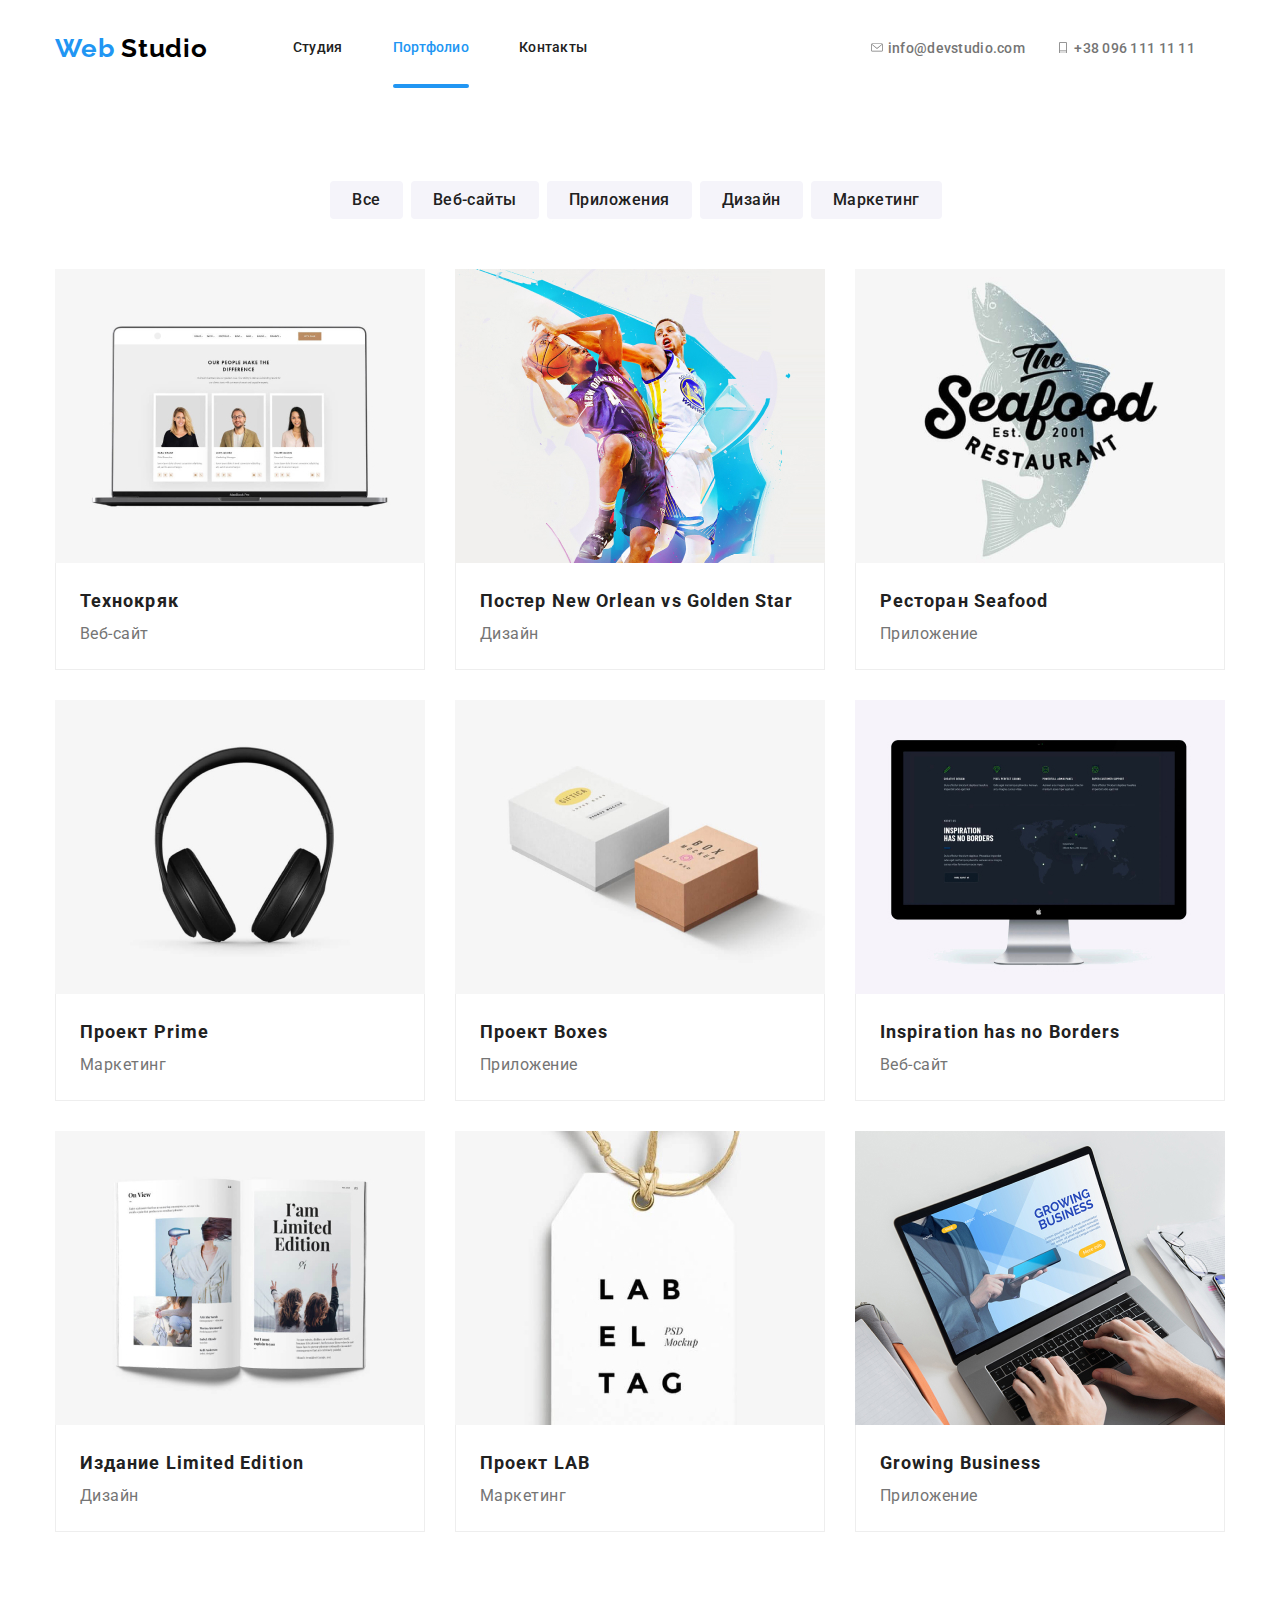
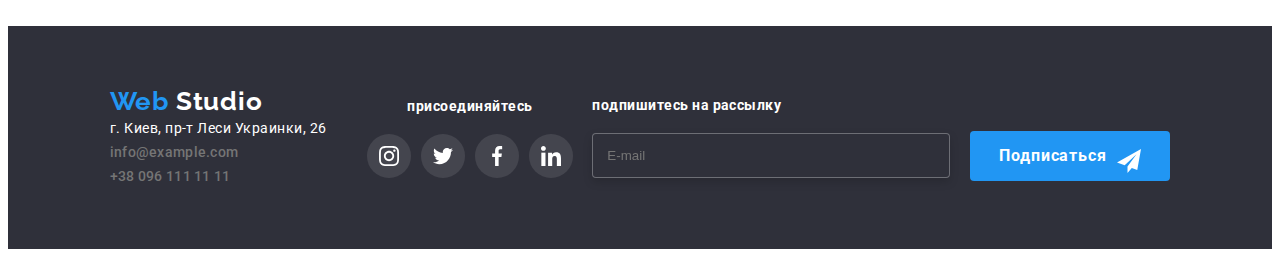
==== portfolio.html @ cbdff16b "добавляет форму" ====
<!DOCTYPE html>
<html lang="ru">
<head>
    <meta charset="UTF-8">
    <meta name="viewport" content="width=device-width, initial-scale=1.0">
    <title>Портфолио</title>
    <link href="https://fonts.googleapis.com/css2?family=Raleway:wght@700&family=Roboto:wght@400;500;700;900&display=swap" rel="stylesheet">
    <link rel="stylesheet" href="./css/styles.css">
</head>
<body>
     <!--Шапка-->
     <header class="page-header">
        <div class="container header">
            <nav class="nav">
                <a href="./index.html" class="logo">
                <span class="web">Web</span> Studio 
                </a>

                <ul class="site-nav">
                    <li>
                        <a class="link" href="./index.html" >Студия</a>
                    </li>
                    <li class="site-nav-item">
                        <a class="link current" href="./portfolio.html">Портфолио</a>
                    </li>
                    <li>
                        <a class="link" href="">Контакты</a>
                    </li>
                </ul>
            </nav>
        
            <ul class="contacts">
                <li>
                    <a class="contacts-item" href="mailto:info@devstudio.com">
                        <svg class="link-icon">
                            <use href="./images/sprite.svg#icon-envelope2hover"></use>
                        </svg>
                        info@devstudio.com
                    </a>
                </li>
                <li>
                    <a class="contacts-item" href="tel:+380961111111">
                        <svg class="link-icon">
                            <use href="./images/sprite.svg#icon-mobile"></use>
                        </svg>
                        +38 096 111 11 11
                    </a>
                </li>
            </ul>
        </div>
</header>
    <main>
        <!--Портфолио-->
        <section>
            <div class="container"> 
                <h1 class="visually-hidden" >Портфолио</h1>
                
                <ul class="portfolio-button">
                    <li>
                        <button type="button">Все</button>
                    </li>
                    <li>
                        <button type="button">Веб-сайты</button> 
                    </li>
                    <li>
                        <button type="button">Приложения</button>
                    </li>
                    <li>
                        <button type="button">Дизайн</button>
                    </li>
                    <li>
                        <button type="button">Маркетинг</button>
                    </li>
                </ul>
                
                <ul class="portfolio-list">
                    <li class="portfolio-item">
                        <a class="portfolio-item-link" href="">
                            <div class="box-hover">
                                <div class="portfolio-hover">
                                    <p class="hover">Технокряк это современная площадка распространения 
                                    коронавируса. Компании используют эту платформу для 
                                    цифрового шпионажа и атак на защищённые сервера конкурентов.
                                    </p>
                                </div>
                                
                                <img class="image" src="./images/img1.jpg" alt="технокряк" width="370">
                            </div>
                            <div class="portfolio-border">
                                <h2 class="portfolio-title">Технокряк</h2>
                                <p class="work">Веб-сайт</p>
                            </div>
                        </a>
                    </li>
                    <li class="portfolio-item">
                        <a class="portfolio-item-link" href="">
                            <div class="box-hover">
                                <div class="portfolio-hover">
                                    <p class="hover">Технокряк это современная площадка распространения 
                                    коронавируса. Компании используют эту платформу для 
                                    цифрового шпионажа и атак на защищённые сервера конкурентов.
                                    </p>
                                </div>
                                <img class="image" src="./images/img2.jpg" alt="постер" width="370">
                            </div>
                            <div class="portfolio-border">
                                <h2 class="portfolio-title">Постер New Orlean vs Golden Star</h2>
                                <p class="work">Дизайн</p>
                            </div>
                        </a>
                    </li>
                    <li class="portfolio-item" >
                        <a class="portfolio-item-link" href="">
                            <div class="box-hover">
                                <div class="portfolio-hover">
                                    <p class="hover">Технокряк это современная площадка распространения 
                                    коронавируса. Компании используют эту платформу для 
                                    цифрового шпионажа и атак на защищённые сервера конкурентов.
                                    </p>
                                </div>
                                <img class="image" src="./images/img3.jpg" alt="ресторан" width="370">
                            </div>
                            <div class="portfolio-border">
                                <h2 class="portfolio-title">Ресторан Seafood</h2>
                                <p class="work">Приложение</p>
                            </div>
                        </a>
                    </li>
                    <li class="portfolio-item" >
                        <a class="portfolio-item-link" href="">
                            <div class="box-hover">
                                <div class="portfolio-hover">
                                    <p class="hover">Технокряк это современная площадка распространения 
                                        коронавируса. Компании используют эту платформу для 
                                        цифрового шпионажа и атак на защищённые сервера конкурентов.
                                    </p>
                                </div>
                                <img class="image" src="./images/img4.jpg" alt="проект" width="370">
                            </div>
                            <div class="portfolio-border">
                                <h2 class="portfolio-title">Проект Prime</h2>
                                <p class="work">Маркетинг</p>
                            </div>
                        </a>
                    </li>
                    <li class="portfolio-item" >
                        <a class="portfolio-item-link" href="">
                            <div class="box-hover">
                                <div class="portfolio-hover">
                                    <p class="hover">Технокряк это современная площадка распространения 
                                        коронавируса. Компании используют эту платформу для 
                                        цифрового шпионажа и атак на защищённые сервера конкурентов.
                                    </p>
                                </div>
                                <img class="image" src="./images/img5.jpg" alt="проект" width="370">
                            </div>
                            <div class="portfolio-border">
                                <h2 class="portfolio-title">Проект Boxes</h2>
                                <p class="work">Приложение</p>
                            </div>
                        </a>
                    </li>
                    <li class="portfolio-item" >
                        <a class="portfolio-item-link" href="">
                            <div class="box-hover">
                                <div class="portfolio-hover">
                                    <p class="hover">Технокряк это современная площадка распространения 
                                        коронавируса. Компании используют эту платформу для 
                                        цифрового шпионажа и атак на защищённые сервера конкурентов.
                                    </p>
                                </div>
                                <img class="image" src="./images/img6.jpg" alt="веб-сайт" width="370">
                            </div>
                            <div class="portfolio-border">
                                <h2 class="portfolio-title">Inspiration has no Borders</h2>
                                <p class="work">Веб-сайт</p>
                            </div>
                        </a>
                    </li>
                    <li class="portfolio-item" >
                        <a class="portfolio-item-link" href="">
                            <div class="box-hover">
                                <div class="portfolio-hover">
                                    <p class="hover">Технокряк это современная площадка распространения 
                                        коронавируса. Компании используют эту платформу для 
                                        цифрового шпионажа и атак на защищённые сервера конкурентов.
                                    </p>
                                </div>
                                <img class="image" src="./images/img7.jpg" alt="дизайн издания" width="370">
                            </div>
                            <div class="portfolio-border">
                                <h2 class="portfolio-title">Издание Limited Edition</h2>
                                <p class="work">Дизайн</p>
                            </div>
                        </a>
                    </li>
                    <li class="portfolio-item" >
                        <a class="portfolio-item-link" href="">
                            <div class="box-hover">
                                <div class="portfolio-hover">
                                    <p class="hover">Технокряк это современная площадка распространения 
                                        коронавируса. Компании используют эту платформу для 
                                        цифрового шпионажа и атак на защищённые сервера конкурентов.
                                    </p>
                                </div>
                                <img class="image" src="./images/img8.jpg" alt="проект" width="370">
                            </div>
                            <div class="portfolio-border">
                                <h2 class="portfolio-title">Проект LAB</h2>
                                <p class="work">Маркетинг</p>
                            </div>
                        </a>
                    </li>
                    <li class="portfolio-item" >
                        <a class="portfolio-item-link" href="">
                            <div class="box-hover">
                                <div class="portfolio-hover">
                                    <p class="hover">Технокряк это современная площадка распространения 
                                        коронавируса. Компании используют эту платформу для 
                                        цифрового шпионажа и атак на защищённые сервера конкурентов.
                                    </p>
                                </div>
                                <img class="image" src="./images/img9.jpg" alt="приложение" width="370">
                            </div>
                            <div class="portfolio-border">
                                <h2 class="portfolio-title">Growing Business</h2>
                                <p class="work">Приложение</p>
                            </div>
                        </a>
                    </li>
                </ul>
            </div>
        </section>
    </main>
     <!--Футер-->
     <footer class="footer">
        <div class="container footer">
            <div>
                <a href="./index.html" class="logo">
                    <span class="web">Web</span> 
                    <span class="studio">Studio</span> 
                </a>
                <address class="address">
                    г. Киев, пр-т Леси Украинки, 26
                    <ul class="address item">
                        <li class="contacts footer">
                            <a href="mailto:info@example.com">
                                info@example.com
                            </a>
                        </li>
                        <li class="contacts footer">
                            <a href="tel:+380961111111">
                                +38 096 111 11 11
                            </a>
                        </li>
                    </ul>
                </address>
            </div>
            <div class="join">
                <b class="slogan">присоединяйтесь</b>
                <ul class="list-link">
                    <li>
                        <a href="" class="link-footer instagram" aria-label="Instagram" ></a>
                    </li>
                    <li>
                        <a href="" class="link-footer twitter" aria-label="Twitter"></a>
                    </li>
                    <li>
                        <a href="" class="link-footer facebook" aria-label="Facebook"></a>
                    </li>
                    <li>
                        <a href="" class="link-footer linkedin" aria-label="Linkedin"></a>
                    </li>
                </ul>
            </div>
            <div class="footer-email">
                <label for="e-mail" class="slogan">подпишитесь на рассылку</label>
                <input type="email" id="e-mail" placeholder="E-mail" class="footer-input">
            </div>
                <a href="" class="footer-button">Подписаться</a>
        </div>
    </footer>
</body>
</html>
---- css/styles.css ----
:root {
    --primary-text-color: #757575;
    --title-text-color: #212121;
    --accent-collor: #2196F3;
    --background-color: #FFFFFF;
}

/* цвет основного текста #757575 */
/* вторичный цвет текста #212121 */
/* цвет текста для футер-адрес rgba(255, 255, 255, 0.6 */
/* цвет фона футер #2F303A */
/* цвет фона вторичный #F5F4FA */
/* белый #FFFFFF */
/* черный #000000 */
/* акцент #2196F3 */

html {
    box-sizing: border-box;
}

 
*,
*::before,
*::after {
box-sizing: inherit;
  }

body {
    font-family: Roboto, sans-serif;
    background-color: var(--background-color);
    color: var(--primary-text-color);
    letter-spacing: 0.03em;
}

.visually-hidden {
    position: absolute !important;
    clip: rect(1px 1px 1px 1px);
    /* IE6, IE7 */
    clip: rect(1px, 1px, 1px, 1px);
    padding: 0 !important;
    border: 0 !important;
    height: 1px !important;
    width: 1px !important;
    overflow: hidden;
  }

ul {
    list-style: none;
    margin-top: 0;
    margin-bottom: 0;
    padding-left: 0;
}
a {
    text-decoration: none;
}
img {
    display: block;
}

.section {
    padding-top: 94px;
    padding-bottom: 94px;
}

.container {
    margin-left: auto;
    margin-right: auto;
    width: 1200px;
    padding-left: 15px;
    padding-right: 15px;
}

/* шапка */
.logo {
    color: #000000;
    font-family: Raleway, sans-serif;       
    font-weight: bold;
    font-size: 26px;
    line-height: 1.19;
    letter-spacing: 0.03em;
    margin-right: 85px;

    transition-duration: 250ms;
    transition-timing-function: cubic-bezier(0.4, 0, 0.2, 1);

}
.logo:hover {
    color: var(--accent-collor);
}
.logo:focus {
    color: var(--accent-collor);
}
.web {
    color: var(--accent-collor);
}

/* site nav */
.site-nav .link {
    color: var(--title-text-color);
    letter-spacing: 0.02em;
    font-family: Roboto;
    font-weight: 500;
    font-size: 14px;
    line-height: 1.14;
    display: block;
    padding-top: 32px;
    padding-bottom: 32px;

    transition-duration: 250ms;
    transition-timing-function: cubic-bezier(0.4, 0, 0.2, 1);
}
.site-nav .link:hover,
.site-nav .link:focus {
    color: var(--accent-collor);
}
.site-nav .current {
    color: var(--accent-collor);  
}
.site-nav {
    display: flex;
}
.site-nav>li:not(:last-child) {
    margin-right: 50px;
}
.nav {
    display: flex;
    align-items: center;
}
.site-nav-item {
    position: relative;
}
.current::after {
    content: '';
    display: block;
    width: 100%;
    height: 4px;
    background-color: var(--accent-collor);
    position: absolute;
    bottom: 0;
    border-radius: 2px;
}
.container.header {
    display: flex;
    align-items: center;
}
/* contacts */
.contacts-item {
    color: var(--primary-text-color);
    letter-spacing: 0.02em;
    font-weight: 500;
    font-size: 14px;
    line-height: 1.14;
    fill: #757575;

    margin-right: 30px;
    padding-top: 32px;
    padding-bottom: 32px;

    transition-duration: 250ms;
    transition-timing-function: cubic-bezier(0.4, 0, 0.2, 1);
    
}
.contacts-item:hover,
.contacts-item:focus {
    color: var(--accent-collor);
    fill: var(--accent-collor);
}
.contacts {
    display: flex;
    margin-left: auto;
}
.link-icon {
    width: 16px;
    height: 11.5px;
    color: currentColor
}

/* hero */
.hero {
    letter-spacing: 0.06em;
    text-align: center;
    padding-top: 200px;
}
.overlay{
     background-image: linear-gradient( 
        to right,
        rgba(47, 48, 58, 0.8),
        rgba(47, 48, 58, 0.8)),
    url(../images/hero.jpg); 
    
    background-position: center;
    height: 600px;
    max-width: 1600px;
    background-size: cover;
    margin: auto;
}
.hero-title {
    color: var(--background-color);
    font-weight: 900;
    font-size: 44px;
    line-height: 1.36;
    

    margin-top: 0;
    margin-bottom: 30px;
}
    
.button-hero {
    background-color: var(--accent-collor);
    color: var(--background-color);
    font-weight: 700;
    font-style: normal;
    font-size: 16px;
    line-height: 1.88;
    letter-spacing: 0.06em;
    text-align: center;

    display: inline-block;
    align-items: center;
    min-width: 200px;
    border-radius: 4px;
    text-align: center;
    padding: 10px 32px;

}
.backdrop {
    position: fixed;
    top: 0;
    left: 0;

    width: 100%;
    height: 100%;

    background: rgba(0, 0, 0, 0.2);

    transition-duration: 250ms;
    transition-timing-function: cubic-bezier(0.4, 0, 0.2, 1);
}
.backdrop.is-hidden {
    opacity: 0;
    pointer-events: none;
}
.modal {
    position: absolute;
    top: 50%;
    left: 50%;
    transform: translate(-50%, -50%);

    width: 528px;
    height: 581px;

    background-color: var(--background-color);
   
}
.form {
    padding: 40px;
    position: relative;
}
textarea {
    resize: none;
}
.form-field {
    position: relative;
    display: flex;
   
}
.form-field > svg {
    position: absolute;
    transform: translate(19px, 14px);
}
.form-input {
    
    width: 100%;
    margin-bottom: 28px;
    border: 1px solid rgba(33, 33, 33, 0.2);
    padding: 10px;  
    padding-left: 42px;
}
.form-input:focus + .form-label,
.form-input:not(:placeholder-shown) + .form-label {
    color: var(--accent-collor);
    transform: translate(15px, -20px);

    transition-duration: 250ms;
    transition-timing-function: cubic-bezier(0.4, 0, 0.2, 1);
}
.form-comment {
    border: 1px solid rgba(33, 33, 33, 0.2);
    margin-bottom: 20px;
    padding: 10px;
}
.form-comment:focus + .form-label {
    transform: translate(15px, -20px);
    color: var(--accent-collor);
}
.form-label.comment {
    transform: translate(16px, 12px);
}
.form-title {
    font-size: 20px;
    line-height: 23px;
    text-align: center;
    letter-spacing: 1.15;
    
    color: #212121;

    margin-bottom: 30px;
}
.form-label {
    position: absolute;

    font-size: 14px;
    line-height: 16px;
    letter-spacing: 1.14;

    top: 0;
    left: 0;

    transform: translate(42px, 13px);
}
.policy {
    letter-spacing: 1.71;
    font-size: 14px;
    line-height: 24px;
    
    
}
.input-policy {
    position: absolute;
    transform: translate(-215px, 5px);
    width: 16px;
    height: 15px;
}
.input-policy:checked {
    background-color: var(--accent-collor);
}
.policy-link {
    color: var(--accent-collor);
}
.policy-link:focus,
.policy-link:hover {
    color: var(--accent-collor);
}
.form-field.policy {
    display: flex;
    justify-content: center;
}
.submit {
    color: var(--background-color);
    background-color: var(--accent-collor);

    width: 200px;
    height: 50px;
    
    margin-top: 30px;
    margin-left: 124px;
    margin-right: 124px;
}
.close {
    width: 30px;
    height: 30px;
    border-radius: 50%;
    display: flex;
    position: absolute;
    top: 0;
    left: 0;
    transform: translate(480px, 5px); 
    
    background: var(--background-color);
    border: 1px solid rgba(0, 0, 0, 0.1);
   
    padding: 2px;

    display: flex;
    justify-content: center;
    align-items: center;
}
.close:hover,
.close:focus {
    background: var(--background-color);
    border: 1px solid rgba(0, 0, 0, 0.1);
    fill: var(--accent-collor)
}
.form-input:focus ~ svg {
    fill: var(--accent-collor)
}

/* title */
.section-title {
    color: var(--title-text-color);
    font-weight: bold;
    font-size: 36px;
    line-height: 1.17;
    text-align: center;
    margin-top: 0;
    margin-bottom: 50px;

}

/* features */
.features-list .title {
    color: var(--title-text-color);
    font-weight: bold;
    font-size: 14px;
    line-height: 1.14;
    margin-top: 0;
    margin-bottom: 10px;
}
.features-text {
    font-weight: normal;
    font-size: 14px;
    line-height: 1.71;
    margin-top: 0;
    margin-bottom: 0;
}
.features-list img {
    margin-top: 0;
    margin-bottom: 30px;
}
.features-list>li:not(:last-child) {
    margin-right: 30px;
}
.features-list {
    align-items: center;
    display: flex; 
}
.feature-icon {
    width: 270px;
    height: 120px;
    display: flex;
    padding: 25px 100px;
    margin-right: 0;
    margin-bottom: 30px;
    background-color: #F5F4FA;
    border-radius: 4px;
}

/* work */
.item-title {
    color: var(--background-color);
    background-color: rgba(47, 48, 58, 0.8);
    font-weight: bold;
    font-size: 14px;
    line-height: 1.14;
    text-align: center;
    
    margin-top: 0;
    margin-bottom: 0;
    padding-top: 27px;
    padding-bottom: 27px;
    
    position: absolute;
    bottom: 0;
    width: 100%;
}

.work-list {
    display: flex;
    
}
.work-list>li:not(:last-child) {
    margin-right: 30px;
}

.work-item {
    position: relative;
}


/* command */
.command {
    background-color: #F5F4FA;
}
.member {
    color: var(--title-text-color);
    font-weight: 500;
    font-size: 16px;
    line-height: 1.19;
    text-align: center;
    margin-top: 0;
    margin-bottom: 10px;
}
.function {
    font-weight: normal;
    font-size: 16px;
    line-height: 1.19;
    text-align: center;
    margin-top: 0;
    margin-bottom: 0;
}
.command img {
    margin-bottom: 30px;
}
.command-member {
    display: flex;
}
.command-member>li:not(:last-child) {
    margin-right: 30px;
}
.command-member>li {
    border-radius: 0px 0px 4px 4px;
    box-shadow: 0px 2px 1px 
    rgba(0, 0, 0, 0.2), 0px 1px 1px 
    rgba(0, 0, 0, 0.14), 0px 1px 3px 
    rgba(0, 0, 0, 0.12);
    background: var(--background-color);
}
.list-social-link {
    display: flex;
    flex-direction: row;
    justify-content: space-around;
    padding: 28px 44px 36px; 
}
.social-link {
    width: 20px;
    height: 20px;
    display: flex;
    color: currentColor   
}
.social-item {
    background: var(--background-color);
    fill: #afb1b8;
    width: 44px;
    height: 44px;
    border-radius: 50%;
    display: flex;
    align-items: center;
    justify-content: space-around;

    transition-duration: 250ms;
    transition-timing-function: cubic-bezier(0.4, 0, 0.2, 1);
}
.social-item:hover {
    background: var(--accent-collor);
    width: 44px;
    height: 44px;
    border-radius: 50%;
    fill: var(--background-color) 
}

/* clients */
.list-client {
    display: flex;
}
.client {
    border: 1px solid #AFB1B8;
    box-sizing: border-box;
    border-radius: 4px;
    width: 170px;
    height: 90px;
    display: flex;
    align-items: center;
    justify-content: center;
    fill: #afb1b8; 

    transition-duration: 250ms;
    transition-timing-function: cubic-bezier(0.4, 0, 0.2, 1);
}
.list-client>li:last-child {
    margin-right: 0;
}
.list-client>li {
    margin-right: 30px;
}
.client:hover {
    border: 1px solid var(--accent-collor);
    cursor: pointer;
    fill: var(--accent-collor);
}
.client-logo {
    color: currentColor;
    display: block;
}
.yaco {
    width: 44px;
    height: 49px;
}
.tagline {
    width: 40px;
    height: 52px;
}
.company {
    width: 41px;
    height: 43px;
}
.foster {
    width: 80px;
    height: 42px;
}
.brand {
    width: 59px;
    height: 47px;
}
.tag {
    width: 89px;
    height: 45px;
}

/* footer */
.footer {
    background-color: #2F303A;
}
.studio {
    color: var(--background-color);
}
.address {
    color: var(--background-color);
    font-weight: normal;
    font-style: normal;
    font-size: 14px;
    line-height: 1.71;
}
.address>.contacts {
    color: rgba(255, 255, 255, 0.6);
    font-weight: normal;
    
}
.slogan {
    color: var(--background-color);
    margin-bottom: 20px;
   
    font-size: 14px;
    line-height: 16px;
    letter-spacing: 1.14;
    font-weight: bold;
}
.container.footer {
    display: flex;
    justify-content: space-around;
    padding: 60px;
    align-items: center;
}
.list-link {
    display: flex;
}
.link-footer {
    background: rgba(255, 255, 255, 0.1);
    display: flex;
    flex-direction: row;
    content: "";
    width: 44px;
    height: 44px;
    border-radius: 50%;

    background-repeat: no-repeat;
    background-position: center;

    transition-duration: 250ms;
    transition-timing-function: cubic-bezier(0.4, 0, 0.2, 1);
    
}
.list-link>li{
    margin-right: 10px;
}

.list-link>li:last-child {
    margin-right: 0;
  }
.link-footer:hover,
.link-footer:focus {
    cursor: pointer;
    background-color: var(--accent-collor);
}

.join {
    display: flex;
    align-items: center;
    flex-direction: column;
}
.contacts.footer>a {
    color: var(--primary-text-color);
    letter-spacing: 0.02em;
    font-weight: 500;
    font-size: 14px;
    line-height: 1.71;
}
.instagram {
    background-image: url(../images/instagram.svg); 
}
.twitter {
    background-image: url(../images/twitter.svg);
}
.facebook {
    background-image: url(../images/facebook.svg);
}
.linkedin {
    background-image: url(../images/linkedin.svg);
}
.address.item {
    padding-left: 0;
}
.footer-button {
    font-style: normal;
    font-weight: 700;
    font-size: 16px;
    line-height: 1.88;
    background-color: var(--accent-collor);
    color: var(--background-color);
    letter-spacing: 0.06em;
    
    min-width: 200px;
    height: 50px;
    display: inline-block;
    border-radius: 4px;
    
    padding: 10px 29px;
    margin-top: 37px;
}
.footer-button::after {
    content: "";
    width: 24px;
    height: 24px;
    background-image: url(../images/send.svg);
    background-size: contain;
    display: inline-flex;
    align-items: center;
    cursor: pointer;
    margin-left: 10px;
    text-align: center;
}
.footer-email {
    display: flex;
    flex-direction: column;

    
}
.footer-input {
    width: 358px;
    padding: 14px;
    
    background-color: #2F303A;
    border: 1px solid rgba(255, 255, 255, 0.3);
    filter: drop-shadow(0px 4px 4px rgba(0, 0, 0, 0.15));
    border-radius: 4px;     
}


/* portfolio */

button {
    background-color: #F5F4FA;
    color: #212121;
    font-family: Roboto, sans-serif;
    font-style: normal;
    text-align: center;
    font-weight: 500;
    font-size: 16px;
    line-height: 1.63;
    letter-spacing: 0.03em;
    border-radius: 4px;
    border: none;   
    padding: 6px 22px;

    transition-duration: 250ms;
    transition-timing-function: cubic-bezier(0.4, 0, 0.2, 1);

}
button:hover,
button:focus {
    background-color: var(--accent-collor);
    color: var(--background-color);
}

.portfolio-title {
    color: var(--title-text-color);
    letter-spacing: 0.06em;
    font-weight: bold;
    font-size: 18px;
    line-height: 2;
    margin-top: 0;
    margin-bottom: 0;
    margin-left: 24px;
    padding-top: 20px;
} 
.work {
    color: var(--primary-text-color);
    font-weight: normal;
    font-size: 16px;
    line-height: 1.88;
    margin-top: 0;
    margin-bottom: 20px;
    margin-left: 24px;
}

.portfolio-button>li {
    margin-right: 8px;
    margin-bottom: 50px;
    margin-top: 93px;
}


.image {
    display: block;
} 

.portfolio-button {
    display: flex;
    justify-content: center;
}
.portfolio-list {
    display: flex;
    flex-wrap: wrap;
    
    width: 1170px; 
    padding-bottom: 94px;
}
.portfolio-item {
    margin-bottom: 30px;
    margin-right: 30px;
    width: 370px;
}
.portfolio-item:nth-last-child(-n+3) {
    margin-bottom: 0;
}
.portfolio-item:nth-child(3n) {
    margin-right: 0;
}
.portfolio-border {
    border: 1px solid #EEEEEE;
    border-top: 0;
}

.box-hover {
    position: relative;
    overflow: hidden;
    
}
.portfolio-hover {
    position: absolute;
    color: var(--background-color);
    font-weight: normal;
    font-size: 18px;
    line-height: 1.56;
    height: 100%;
    padding: 63px 24px;
    top: 0;
    left: 0;

    background: rgba(33, 150, 243, 0.9);
    opacity: 0;
    transform: translateY(100%);
    transition-duration: 250ms;
    transition-timing-function: cubic-bezier(0.4, 0, 0.2, 1);

}

.hover {
    margin: 0;
}

.portfolio-item:hover .portfolio-hover {
    opacity: 1;
    transform: translateY(0);
    
}
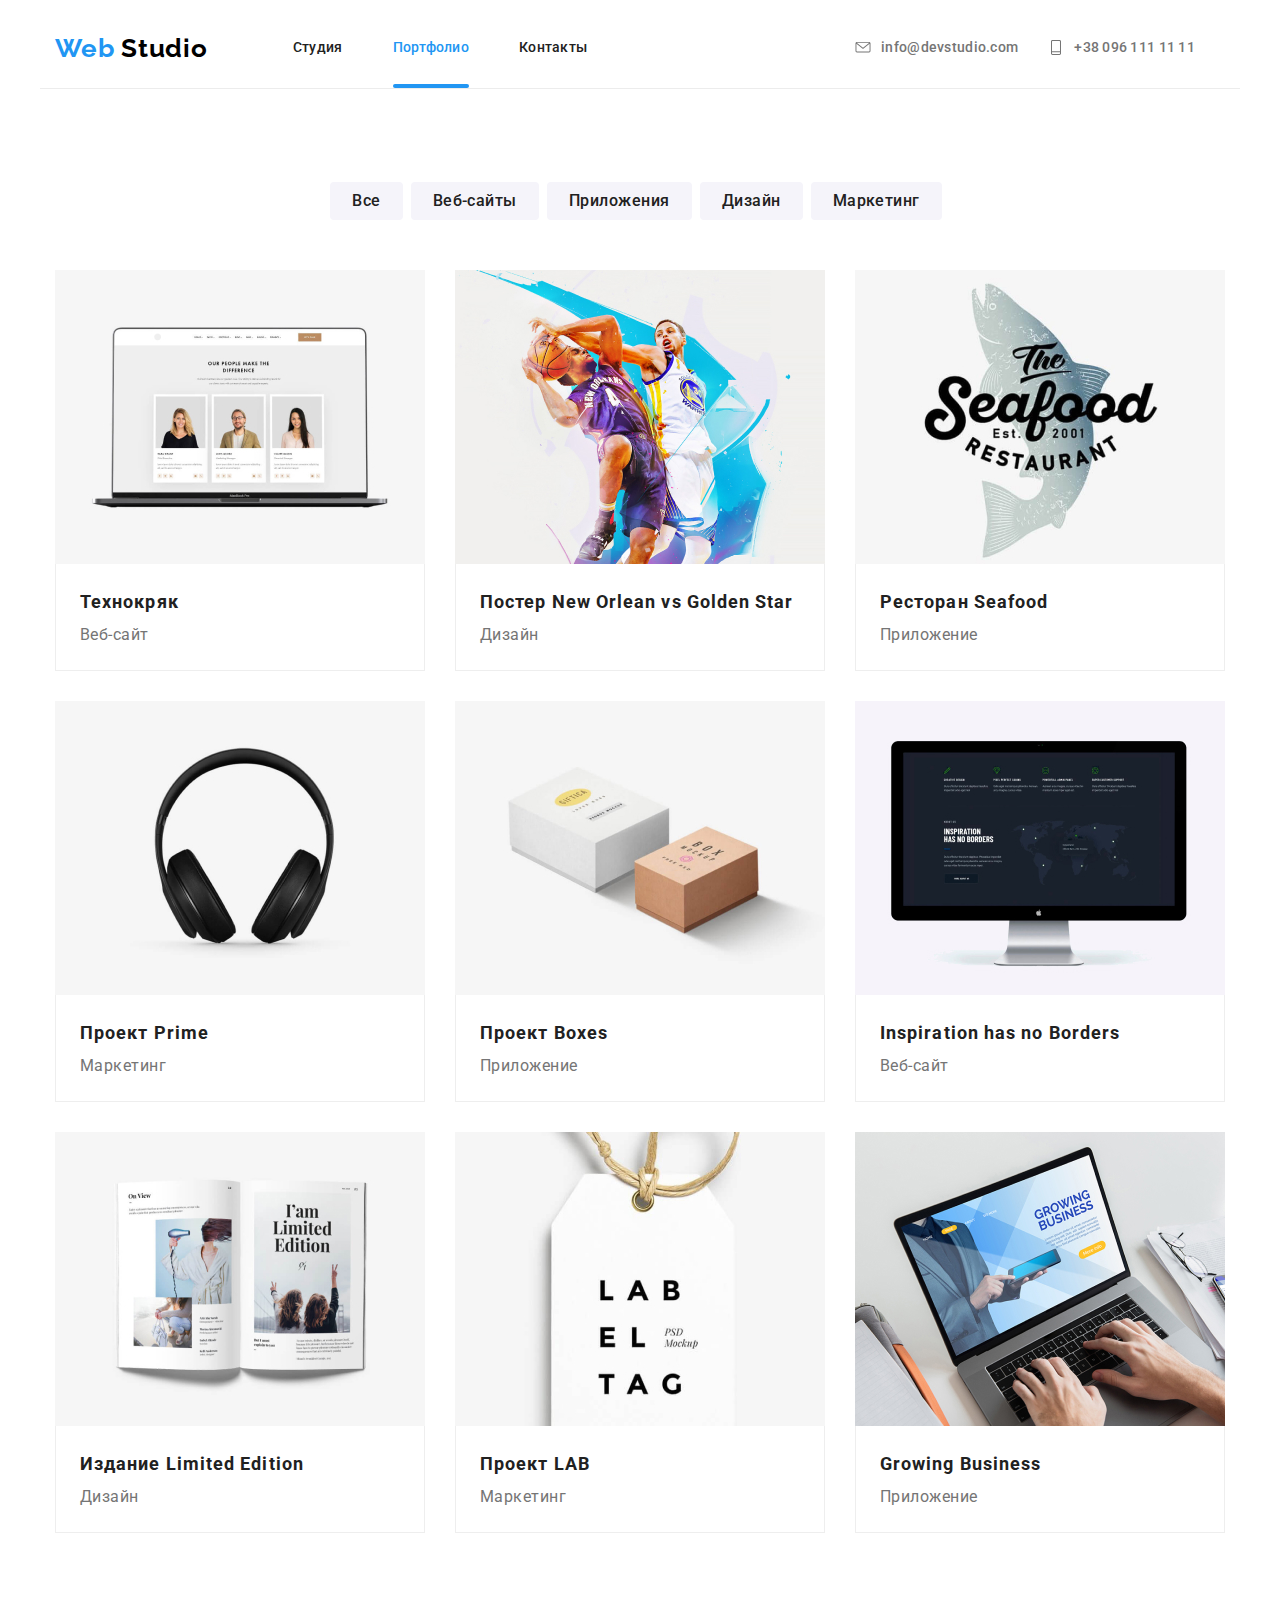
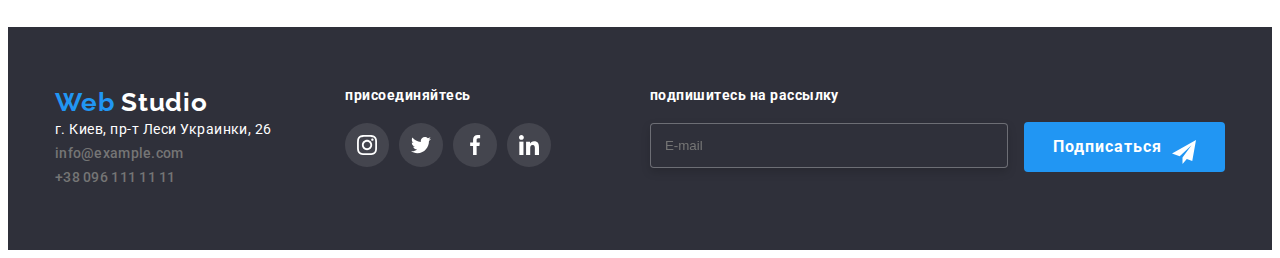
==== commit 68c1e402: "сохраняет изменения" ====
--- a/portfolio.html
+++ b/portfolio.html
@@ -12,7 +12,7 @@
      <header class="page-header">
         <div class="container header">
             <nav class="nav">
-                <a href="./index.html" class="logo">
+                <a href="./index.html" class="logo header">
                 <span class="web">Web</span> Studio 
                 </a>
 
@@ -38,7 +38,7 @@
                         info@devstudio.com
                     </a>
                 </li>
-                <li>
+                <li class="mobile">
                     <a class="contacts-item" href="tel:+380961111111">
                         <svg class="link-icon">
                             <use href="./images/sprite.svg#icon-mobile"></use>
--- a/css/styles.css
+++ b/css/styles.css
@@ -18,7 +18,6 @@
     box-sizing: border-box;
 }
 
- 
 *,
 *::before,
 *::after {
@@ -31,7 +30,6 @@
     color: var(--primary-text-color);
     letter-spacing: 0.03em;
 }
-
 .visually-hidden {
     position: absolute !important;
     clip: rect(1px 1px 1px 1px);
@@ -43,7 +41,6 @@
     width: 1px !important;
     overflow: hidden;
   }
-
 ul {
     list-style: none;
     margin-top: 0;
@@ -56,12 +53,10 @@
 img {
     display: block;
 }
-
 .section {
     padding-top: 94px;
     padding-bottom: 94px;
 }
-
 .container {
     margin-left: auto;
     margin-right: auto;
@@ -78,7 +73,7 @@
     font-size: 26px;
     line-height: 1.19;
     letter-spacing: 0.03em;
-    margin-right: 85px;
+    /* margin-right: 85px; */
 
     transition-duration: 250ms;
     transition-timing-function: cubic-bezier(0.4, 0, 0.2, 1);
@@ -89,6 +84,9 @@
 }
 .logo:focus {
     color: var(--accent-collor);
+}
+.logo.header {
+    margin-right: 85px;
 }
 .web {
     color: var(--accent-collor);
@@ -105,6 +103,7 @@
     display: block;
     padding-top: 32px;
     padding-bottom: 32px;
+    
 
     transition-duration: 250ms;
     transition-timing-function: cubic-bezier(0.4, 0, 0.2, 1);
@@ -142,6 +141,7 @@
 .container.header {
     display: flex;
     align-items: center;
+    border-bottom: 1px solid #ECECEC;
 }
 /* contacts */
 .contacts-item {
@@ -156,9 +156,10 @@
     padding-top: 32px;
     padding-bottom: 32px;
 
-    transition-duration: 250ms;
-    transition-timing-function: cubic-bezier(0.4, 0, 0.2, 1);
-    
+    display: flex;
+
+    transition-duration: 250ms;
+    transition-timing-function: cubic-bezier(0.4, 0, 0.2, 1);  
 }
 .contacts-item:hover,
 .contacts-item:focus {
@@ -171,8 +172,10 @@
 }
 .link-icon {
     width: 16px;
-    height: 11.5px;
-    color: currentColor
+    height: 15px;
+    color: currentColor;
+    margin-right: 10px;
+    
 }
 
 /* hero */
@@ -221,7 +224,6 @@
     border-radius: 4px;
     text-align: center;
     padding: 10px 32px;
-
 }
 .backdrop {
     position: fixed;
@@ -318,22 +320,23 @@
 
     transform: translate(42px, 13px);
 }
+.check-box {
+    position: absolute;
+    width: 16px;
+    height: 15px;
+    background-image: url(../images/checkbox.svg);
+    transform: translate(-428px, 3px);
+}
+.input-policy:checked ~ span {
+    background-image: url(../images/checked.svg);
+}
+
 .policy {
     letter-spacing: 1.71;
     font-size: 14px;
-    line-height: 24px;
-    
-    
-}
-.input-policy {
-    position: absolute;
-    transform: translate(-215px, 5px);
-    width: 16px;
-    height: 15px;
-}
-.input-policy:checked {
-    background-color: var(--accent-collor);
-}
+    line-height: 24px; 
+}
+
 .policy-link {
     color: var(--accent-collor);
 }
@@ -394,7 +397,6 @@
     text-align: center;
     margin-top: 0;
     margin-bottom: 50px;
-
 }
 
 /* features */
@@ -453,7 +455,6 @@
     bottom: 0;
     width: 100%;
 }
-
 .work-list {
     display: flex;
     
@@ -461,9 +462,11 @@
 .work-list>li:not(:last-child) {
     margin-right: 30px;
 }
-
 .work-item {
     position: relative;
+}
+.section.work {
+    padding-top: 0;
 }
 
 
@@ -612,8 +615,7 @@
 }
 .address>.contacts {
     color: rgba(255, 255, 255, 0.6);
-    font-weight: normal;
-    
+    font-weight: normal;  
 }
 .slogan {
     color: var(--background-color);
@@ -626,9 +628,9 @@
 }
 .container.footer {
     display: flex;
-    justify-content: space-around;
-    padding: 60px;
-    align-items: center;
+    justify-content: space-between;
+    padding-top: 60px;
+    padding-bottom: 60px;
 }
 .list-link {
     display: flex;
@@ -646,8 +648,7 @@
     background-position: center;
 
     transition-duration: 250ms;
-    transition-timing-function: cubic-bezier(0.4, 0, 0.2, 1);
-    
+    transition-timing-function: cubic-bezier(0.4, 0, 0.2, 1); 
 }
 .list-link>li{
     margin-right: 10px;
@@ -664,8 +665,9 @@
 
 .join {
     display: flex;
-    align-items: center;
     flex-direction: column;
+    padding-left: 69px;
+    padding-right: 94px;   
 }
 .contacts.footer>a {
     color: var(--primary-text-color);
@@ -704,7 +706,8 @@
     border-radius: 4px;
     
     padding: 10px 29px;
-    margin-top: 37px;
+    margin-top: 35px;
+    margin-left: 12px;
 }
 .footer-button::after {
     content: "";
@@ -716,13 +719,10 @@
     align-items: center;
     cursor: pointer;
     margin-left: 10px;
-    text-align: center;
 }
 .footer-email {
     display: flex;
-    flex-direction: column;
-
-    
+    flex-direction: column;   
 }
 .footer-input {
     width: 358px;
@@ -731,12 +731,11 @@
     background-color: #2F303A;
     border: 1px solid rgba(255, 255, 255, 0.3);
     filter: drop-shadow(0px 4px 4px rgba(0, 0, 0, 0.15));
-    border-radius: 4px;     
-}
-
+    border-radius: 4px;    
+    color: var(--background-color); 
+}
 
 /* portfolio */
-
 button {
     background-color: #F5F4FA;
     color: #212121;
@@ -753,14 +752,12 @@
 
     transition-duration: 250ms;
     transition-timing-function: cubic-bezier(0.4, 0, 0.2, 1);
-
 }
 button:hover,
 button:focus {
     background-color: var(--accent-collor);
     color: var(--background-color);
 }
-
 .portfolio-title {
     color: var(--title-text-color);
     letter-spacing: 0.06em;
@@ -781,18 +778,14 @@
     margin-bottom: 20px;
     margin-left: 24px;
 }
-
 .portfolio-button>li {
     margin-right: 8px;
     margin-bottom: 50px;
     margin-top: 93px;
 }
-
-
 .image {
     display: block;
 } 
-
 .portfolio-button {
     display: flex;
     justify-content: center;
@@ -819,11 +812,9 @@
     border: 1px solid #EEEEEE;
     border-top: 0;
 }
-
 .box-hover {
     position: relative;
-    overflow: hidden;
-    
+    overflow: hidden;   
 }
 .portfolio-hover {
     position: absolute;
@@ -841,17 +832,17 @@
     transform: translateY(100%);
     transition-duration: 250ms;
     transition-timing-function: cubic-bezier(0.4, 0, 0.2, 1);
-
-}
-
+}
 .hover {
     margin: 0;
 }
-
 .portfolio-item:hover .portfolio-hover {
     opacity: 1;
-    transform: translateY(0);
-    
-}
+    transform: translateY(0);  
+}
+.portfolio-item:hover .portfolio-border {
+    box-shadow: 0px 1px 1px rgba(0, 0, 0, 0.12), 0px 4px 4px rgba(0, 0, 0, 0.06), 1px 4px 6px rgba(0, 0, 0, 0.16);
+}
+
 
   